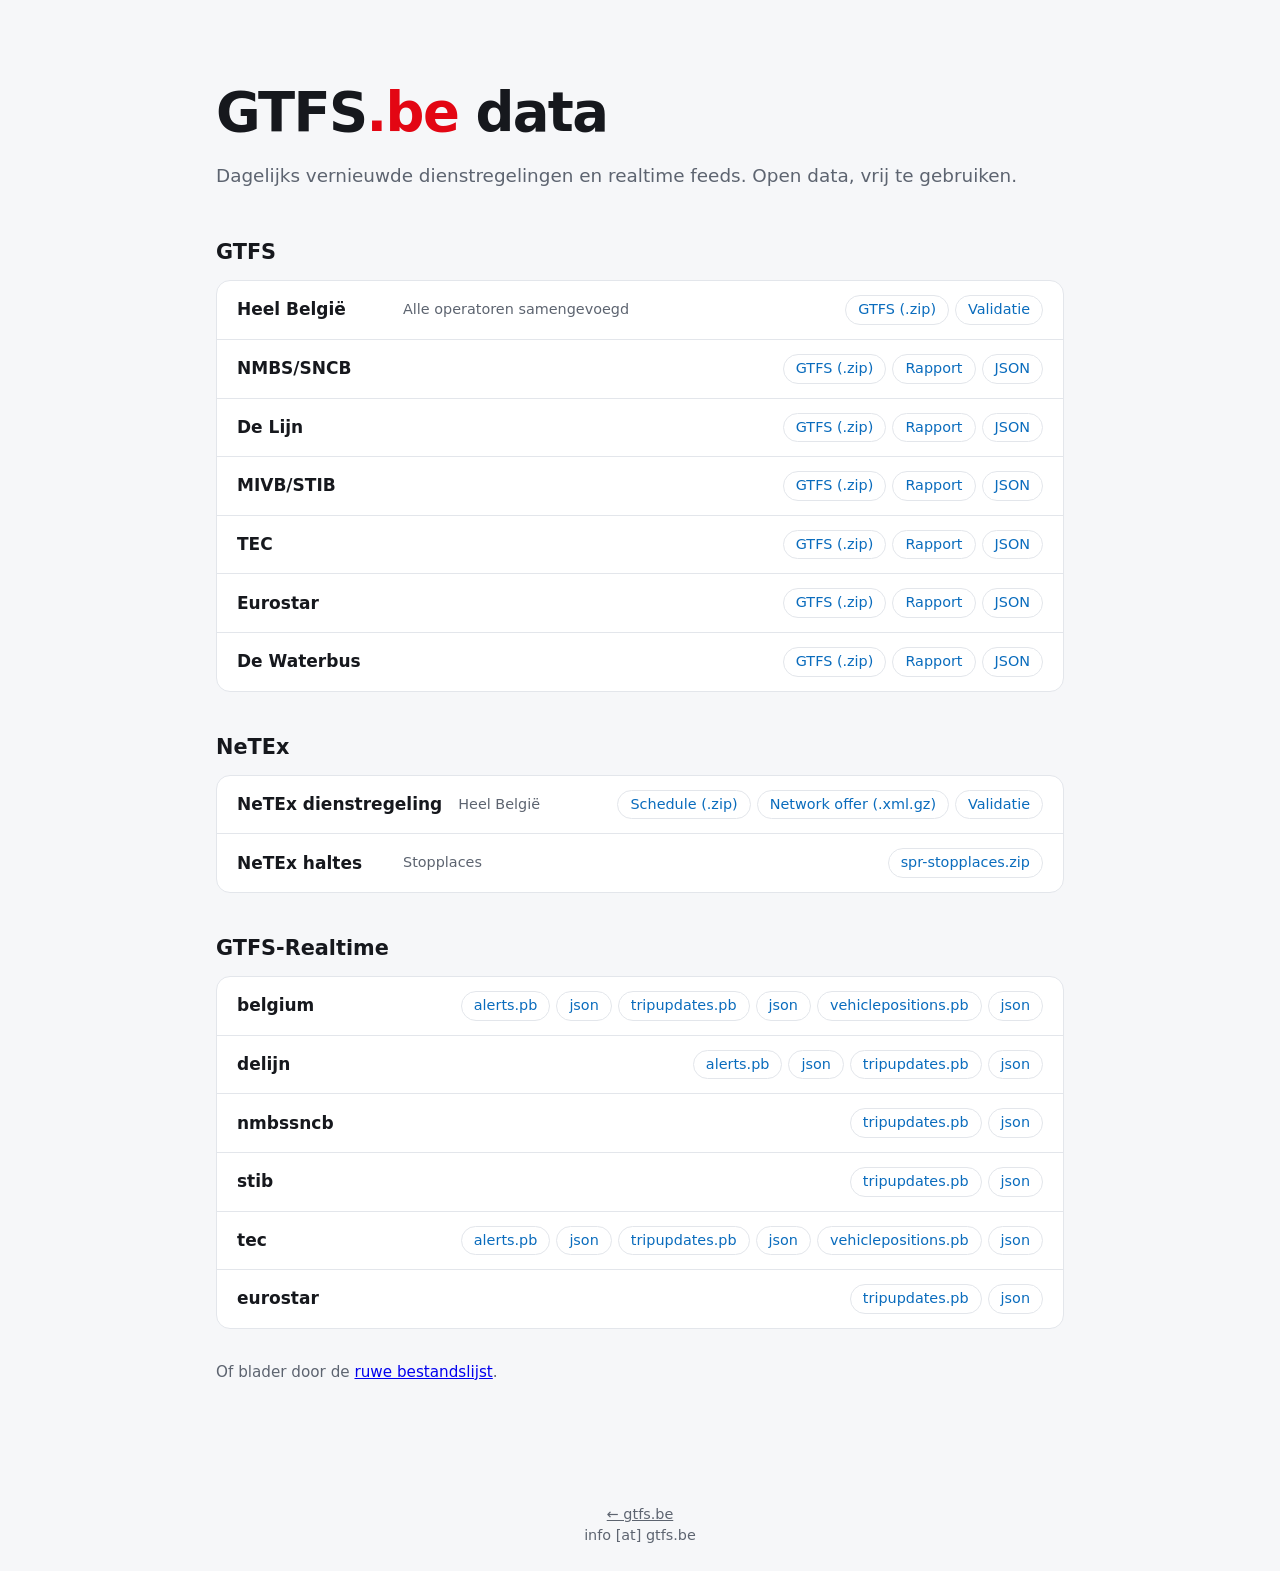
==== data.html @ 8559060f "Add live stats table to landing pages, link to new data page Small per-operator table (planned trips" ====
<!DOCTYPE html>
<html lang="nl">
<head>
    <meta charset="utf-8">
    <meta name="viewport" content="width=device-width, initial-scale=1">
    <meta name="description" content="Download GTFS, NeTEx en GTFS-Realtime data voor heel België.">
    <title>Data – GTFS.be</title>
    <link rel="stylesheet" href="custom.css">
    <link rel="icon" href="/favicon.svg" type="image/svg+xml">
    <style>
        h2.s { margin: 2.5rem 0 .75rem; font-size: 1.3rem }
        ul.f { list-style: none; padding: 0; margin: 0; border: 1px solid var(--line); border-radius: 14px; background: var(--card); overflow: hidden }
        ul.f li { display: flex; flex-wrap: wrap; gap: 4px 16px; align-items: center; padding: 14px 20px; border-top: 1px solid var(--line) }
        ul.f li:first-child { border-top: 0 }
        ul.f b { min-width: 150px } ul.f span { color: var(--muted); font-size: .9rem; flex: 1 }
        ul.f div { display: flex; flex-wrap: wrap; gap: 6px }
        ul.f a { padding: 3px 12px; border-radius: 999px; border: 1px solid var(--line); color: var(--b); text-decoration: none; font-size: .9rem }
        ul.f a:hover { border-color: var(--b) }
    </style>
</head>
<body>
<main style="padding-top:8vh">
    <h1><a href="/" style="color:inherit;text-decoration:none">GTFS<span>.be</span></a> data</h1>
    <p class="lead">Dagelijks vernieuwde dienstregelingen en realtime feeds. Open data, vrij te gebruiken.</p>
    <h2 class="s">GTFS</h2><ul class="f">
<li><b>Heel België</b><span>Alle operatoren samengevoegd</span><div><a href="https://data.gtfs.be/belgium/gtfs/be-gtfs.zip">GTFS (.zip)</a><a href="https://data.gtfs.be/belgium/gtfs/validation.html">Validatie</a></div></li>
<li><b>NMBS/SNCB</b><span></span><div><a href="https://data.gtfs.be/sncb/gtfs/be-sncb-gtfs.zip">GTFS (.zip)</a><a href="https://data.gtfs.be/sncb/gtfs/be-sncb-gtfs.html">Rapport</a><a href="https://data.gtfs.be/sncb/gtfs/be-sncb-gtfs.json">JSON</a></div></li>
<li><b>De Lijn</b><span></span><div><a href="https://data.gtfs.be/delijn/gtfs/be-delijn-gtfs.zip">GTFS (.zip)</a><a href="https://data.gtfs.be/delijn/gtfs/be-delijn-gtfs.html">Rapport</a><a href="https://data.gtfs.be/delijn/gtfs/be-delijn-gtfs.json">JSON</a></div></li>
<li><b>MIVB/STIB</b><span></span><div><a href="https://data.gtfs.be/stib/gtfs/be-stib-gtfs.zip">GTFS (.zip)</a><a href="https://data.gtfs.be/stib/gtfs/be-stib-gtfs.html">Rapport</a><a href="https://data.gtfs.be/stib/gtfs/be-stib-gtfs.json">JSON</a></div></li>
<li><b>TEC</b><span></span><div><a href="https://data.gtfs.be/tec/gtfs/be-tec-gtfs.zip">GTFS (.zip)</a><a href="https://data.gtfs.be/tec/gtfs/be-tec-gtfs.html">Rapport</a><a href="https://data.gtfs.be/tec/gtfs/be-tec-gtfs.json">JSON</a></div></li>
<li><b>Eurostar</b><span></span><div><a href="https://data.gtfs.be/eurostar/gtfs/be-eurostar-gtfs.zip">GTFS (.zip)</a><a href="https://data.gtfs.be/eurostar/gtfs/be-eurostar-gtfs.html">Rapport</a><a href="https://data.gtfs.be/eurostar/gtfs/be-eurostar-gtfs.json">JSON</a></div></li>
<li><b>De Waterbus</b><span></span><div><a href="https://data.gtfs.be/de_waterbus/gtfs/be-de_waterbus-gtfs.zip">GTFS (.zip)</a><a href="https://data.gtfs.be/de_waterbus/gtfs/be-de_waterbus-gtfs.html">Rapport</a><a href="https://data.gtfs.be/de_waterbus/gtfs/be-de_waterbus-gtfs.json">JSON</a></div></li>
</ul>
    <h2 class="s">NeTEx</h2><ul class="f">
<li><b>NeTEx dienstregeling</b><span>Heel België</span><div><a href="https://data.gtfs.be/belgium/netex/schedule/netex-be-schedule.zip">Schedule (.zip)</a><a href="https://data.gtfs.be/belgium/netex/schedule/netex-be-network-offer.xml.gz">Network offer (.xml.gz)</a><a href="https://data.gtfs.be/belgium/netex/validation.html">Validatie</a></div></li>
<li><b>NeTEx haltes</b><span>Stopplaces</span><div><a href="https://data.gtfs.be/belgium/netex/stops/spr-stopplaces.zip">spr-stopplaces.zip</a></div></li></ul>
    <h2 class="s">GTFS-Realtime</h2><ul class="f">
<li><b>belgium</b><span></span><div><a href="https://data.gtfs.be/rt/belgium/alerts.pb">alerts.pb</a><a href="https://data.gtfs.be/rt/belgium/alerts.json">json</a><a href="https://data.gtfs.be/rt/belgium/tripupdates.pb">tripupdates.pb</a><a href="https://data.gtfs.be/rt/belgium/tripupdates.json">json</a><a href="https://data.gtfs.be/rt/belgium/vehiclepositions.pb">vehiclepositions.pb</a><a href="https://data.gtfs.be/rt/belgium/vehiclepositions.json">json</a></div></li>
<li><b>delijn</b><span></span><div><a href="https://data.gtfs.be/rt/delijn/alerts.pb">alerts.pb</a><a href="https://data.gtfs.be/rt/delijn/alerts.json">json</a><a href="https://data.gtfs.be/rt/delijn/tripupdates.pb">tripupdates.pb</a><a href="https://data.gtfs.be/rt/delijn/tripupdates.json">json</a></div></li>
<li><b>nmbssncb</b><span></span><div><a href="https://data.gtfs.be/rt/nmbssncb/tripupdates.pb">tripupdates.pb</a><a href="https://data.gtfs.be/rt/nmbssncb/tripupdates.json">json</a></div></li>
<li><b>stib</b><span></span><div><a href="https://data.gtfs.be/rt/stib/tripupdates.pb">tripupdates.pb</a><a href="https://data.gtfs.be/rt/stib/tripupdates.json">json</a></div></li>
<li><b>tec</b><span></span><div><a href="https://data.gtfs.be/rt/tec/alerts.pb">alerts.pb</a><a href="https://data.gtfs.be/rt/tec/alerts.json">json</a><a href="https://data.gtfs.be/rt/tec/tripupdates.pb">tripupdates.pb</a><a href="https://data.gtfs.be/rt/tec/tripupdates.json">json</a><a href="https://data.gtfs.be/rt/tec/vehiclepositions.pb">vehiclepositions.pb</a><a href="https://data.gtfs.be/rt/tec/vehiclepositions.json">json</a></div></li>
<li><b>eurostar</b><span></span><div><a href="https://data.gtfs.be/rt/eurostar/tripupdates.pb">tripupdates.pb</a><a href="https://data.gtfs.be/rt/eurostar/tripupdates.json">json</a></div></li>
</ul>
    <p class="lead" style="margin-top:2rem;font-size:.95rem">Of blader door de <a href="https://data.gtfs.be/">ruwe bestandslijst</a>.</p>
</main>
<footer><a href="/">&larr; gtfs.be</a><br>info [at] gtfs.be</footer>
</body>
</html>
---- custom.css ----
:root {
    --bg: #f6f7f9; --fg: #16181d; --muted: #5d6470; --card: #fff; --line: #e3e6eb;
    --a: #e30613; --b: #0a6cbd; --c: #0f9d58;
}
@media (prefers-color-scheme: dark) {
    :root { --bg: #111317; --fg: #eceef2; --muted: #9aa1ad; --card: #1a1d23; --line: #2a2e36; }
}
* { box-sizing: border-box; }
body {
    margin: 0; min-height: 100vh; display: flex; flex-direction: column;
    font: 17px/1.5 system-ui, -apple-system, "Segoe UI", Roboto, sans-serif;
    background: var(--bg); color: var(--fg);
}
main { flex: 1; width: 100%; max-width: 880px; margin: 0 auto; padding: 12vh 16px 48px; }
h1 { font-size: clamp(2.2rem, 6vw, 3.4rem); margin: 0; letter-spacing: -.03em; }
h1 span { color: var(--a); }
.lead { color: var(--muted); margin: .5rem 0 3rem; font-size: 1.15rem; }
.cards { display: grid; gap: 16px; grid-template-columns: repeat(auto-fit, minmax(220px, 1fr)); }
.card {
    display: block; padding: 24px; border-radius: 14px; text-decoration: none; color: inherit;
    background: var(--card); border: 1px solid var(--line); transition: transform .15s, border-color .15s;
}
.card:hover, .card:focus-visible { transform: translateY(-3px); border-color: var(--c-color); }
.badge {
    display: inline-grid; place-items: center; width: 40px; height: 40px; border-radius: 50%;
    background: var(--c-color); color: #fff; font-weight: 700; margin-bottom: 14px;
}
.card h2 { font-size: 1.2rem; margin: 0 0 4px; }
.card p { margin: 0; color: var(--muted); font-size: .95rem; }
.card small { display: block; margin-top: 14px; color: var(--c-color); font-weight: 600; }
footer { text-align: center; padding: 24px 16px; color: var(--muted); font-size: .9rem; }
footer a { color: inherit; }
.credits { max-width: 640px; margin: 12px auto 0; font-size: .75rem; opacity: .75; }
.beta {
    font-size: .8rem; font-weight: 600; letter-spacing: .05em; text-transform: uppercase; vertical-align: super;
    padding: 2px 8px; border-radius: 999px; border: 1px solid var(--line); color: var(--muted);
}
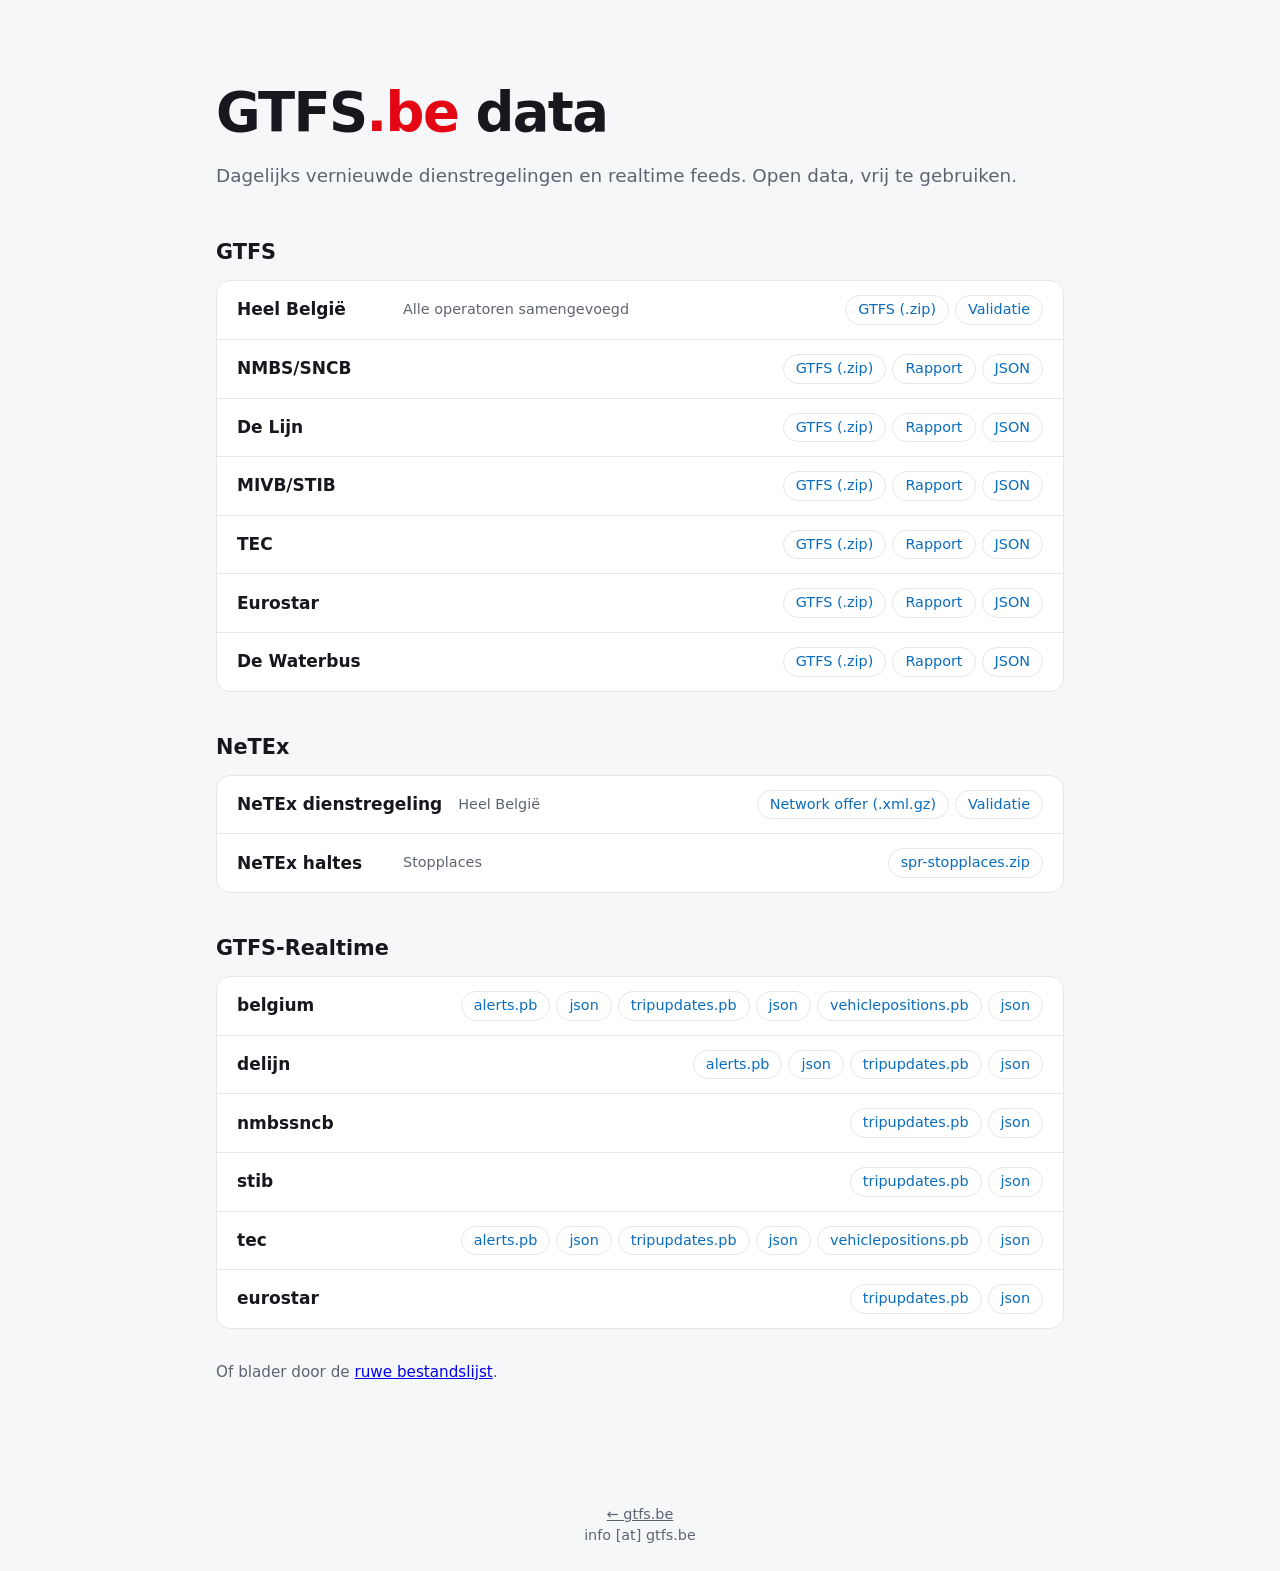
==== commit 390b6b76: "Data page: drop the removed NeTEx schedule zip link (Muspah/ndov#160) Claude-Session: https://claude" ====
--- a/data.html
+++ b/data.html
@@ -32,7 +32,7 @@
 <li><b>De Waterbus</b><span></span><div><a href="https://data.gtfs.be/de_waterbus/gtfs/be-de_waterbus-gtfs.zip">GTFS (.zip)</a><a href="https://data.gtfs.be/de_waterbus/gtfs/be-de_waterbus-gtfs.html">Rapport</a><a href="https://data.gtfs.be/de_waterbus/gtfs/be-de_waterbus-gtfs.json">JSON</a></div></li>
 </ul>
     <h2 class="s">NeTEx</h2><ul class="f">
-<li><b>NeTEx dienstregeling</b><span>Heel België</span><div><a href="https://data.gtfs.be/belgium/netex/schedule/netex-be-schedule.zip">Schedule (.zip)</a><a href="https://data.gtfs.be/belgium/netex/schedule/netex-be-network-offer.xml.gz">Network offer (.xml.gz)</a><a href="https://data.gtfs.be/belgium/netex/validation.html">Validatie</a></div></li>
+<li><b>NeTEx dienstregeling</b><span>Heel België</span><div><a href="https://data.gtfs.be/belgium/netex/schedule/netex-be-network-offer.xml.gz">Network offer (.xml.gz)</a><a href="https://data.gtfs.be/belgium/netex/validation.html">Validatie</a></div></li>
 <li><b>NeTEx haltes</b><span>Stopplaces</span><div><a href="https://data.gtfs.be/belgium/netex/stops/spr-stopplaces.zip">spr-stopplaces.zip</a></div></li></ul>
     <h2 class="s">GTFS-Realtime</h2><ul class="f">
 <li><b>belgium</b><span></span><div><a href="https://data.gtfs.be/rt/belgium/alerts.pb">alerts.pb</a><a href="https://data.gtfs.be/rt/belgium/alerts.json">json</a><a href="https://data.gtfs.be/rt/belgium/tripupdates.pb">tripupdates.pb</a><a href="https://data.gtfs.be/rt/belgium/tripupdates.json">json</a><a href="https://data.gtfs.be/rt/belgium/vehiclepositions.pb">vehiclepositions.pb</a><a href="https://data.gtfs.be/rt/belgium/vehiclepositions.json">json</a></div></li>
